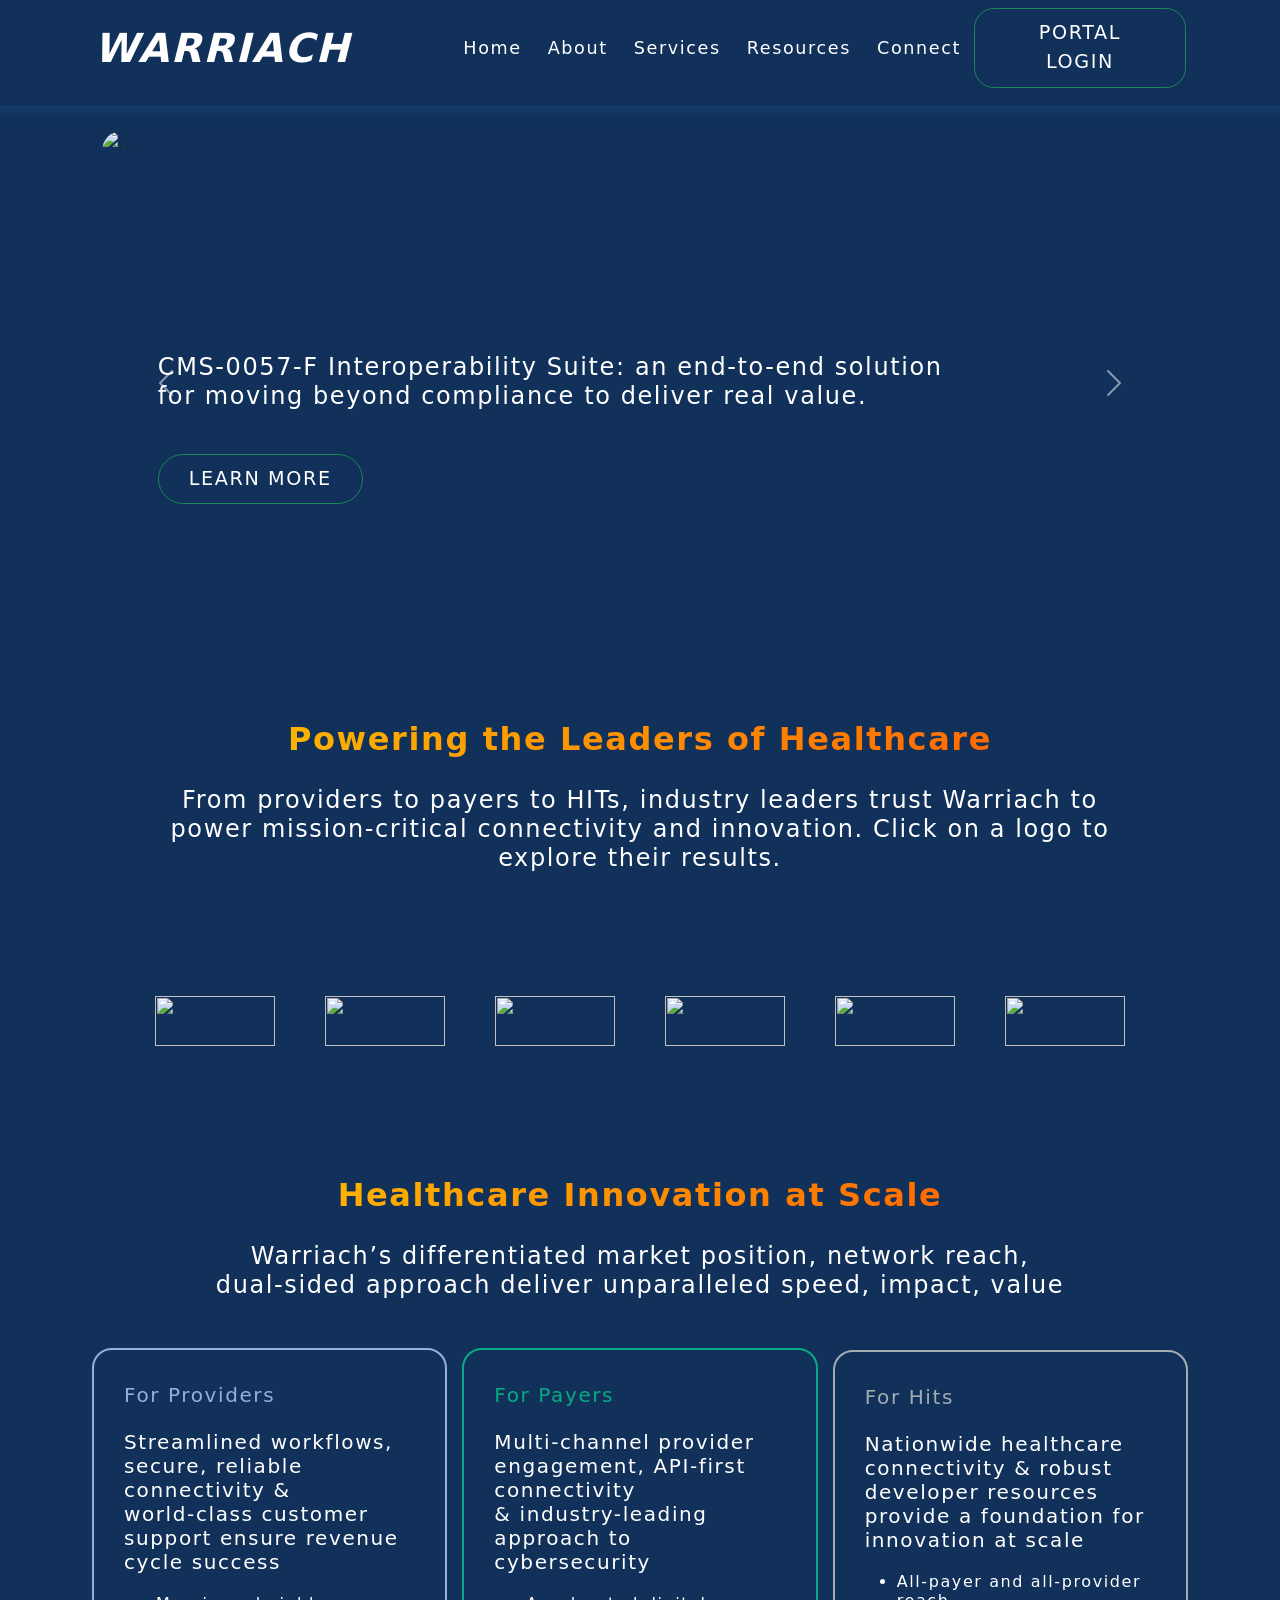
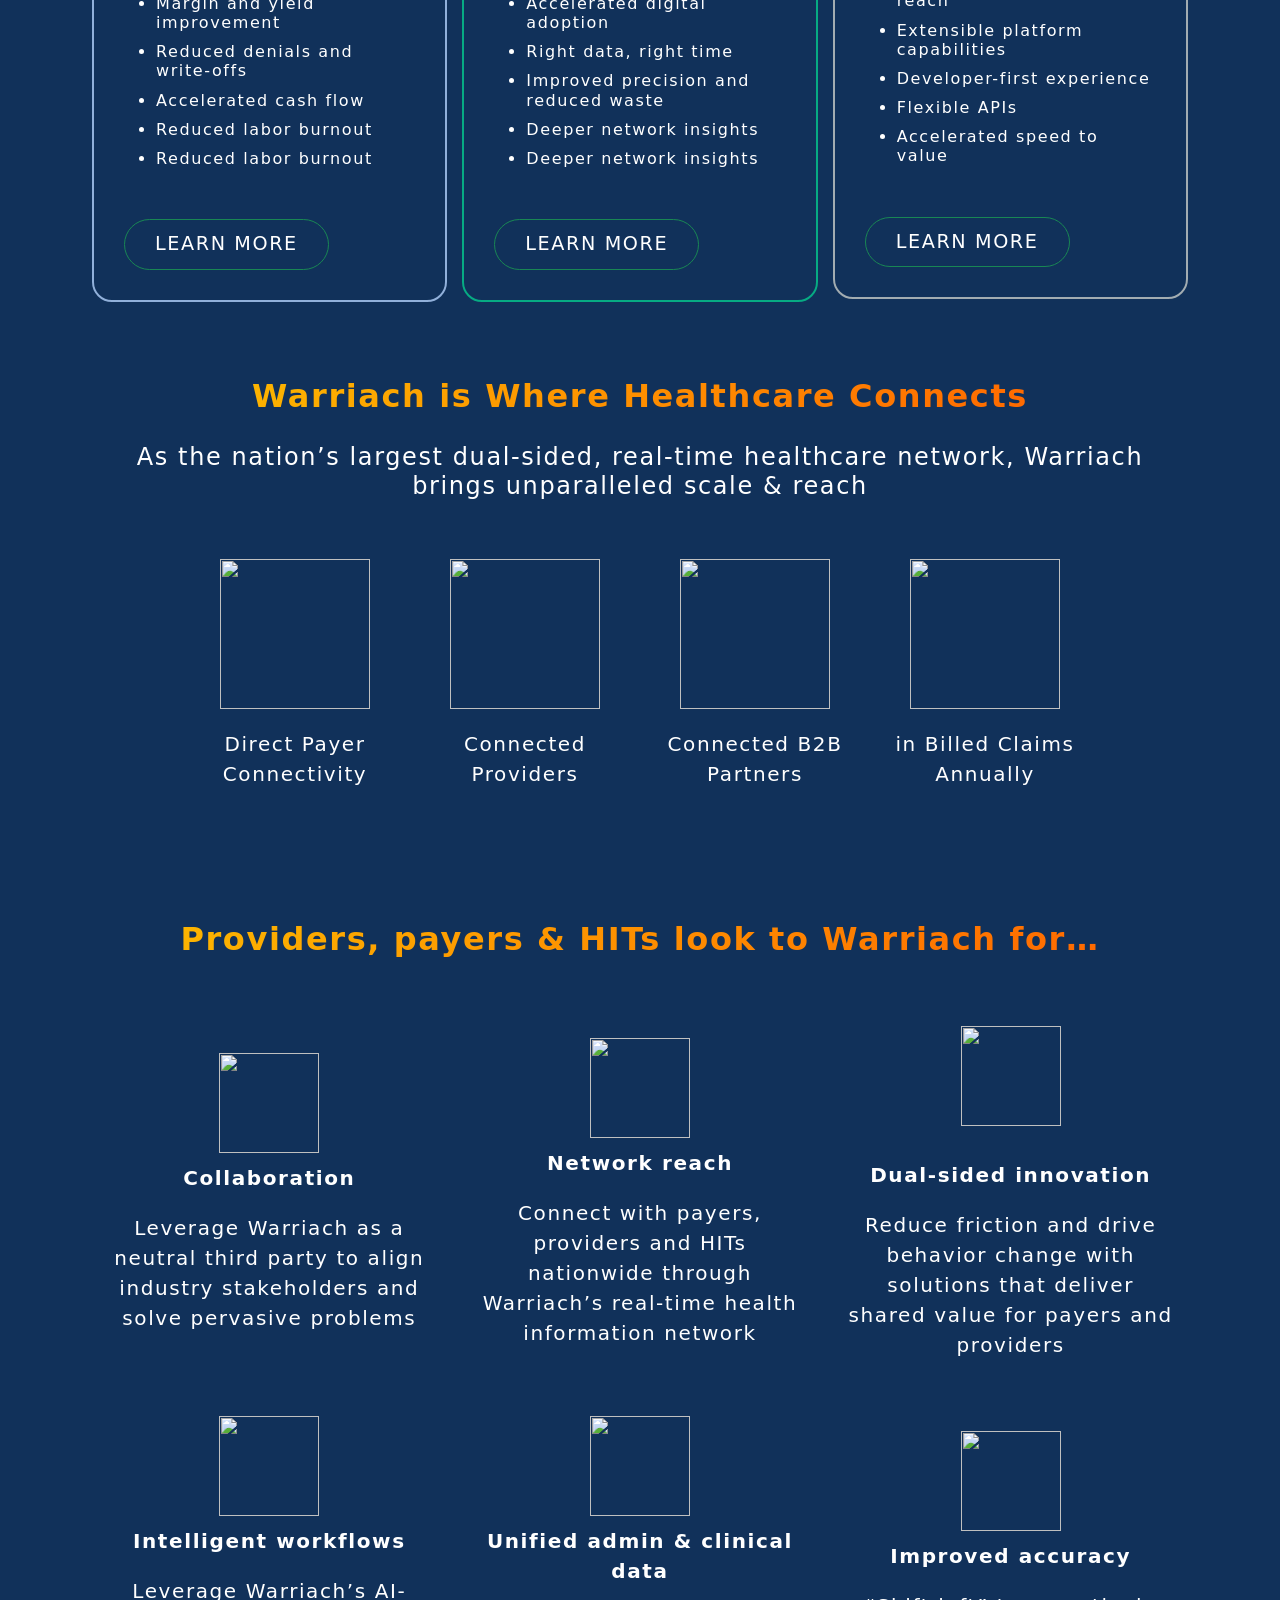
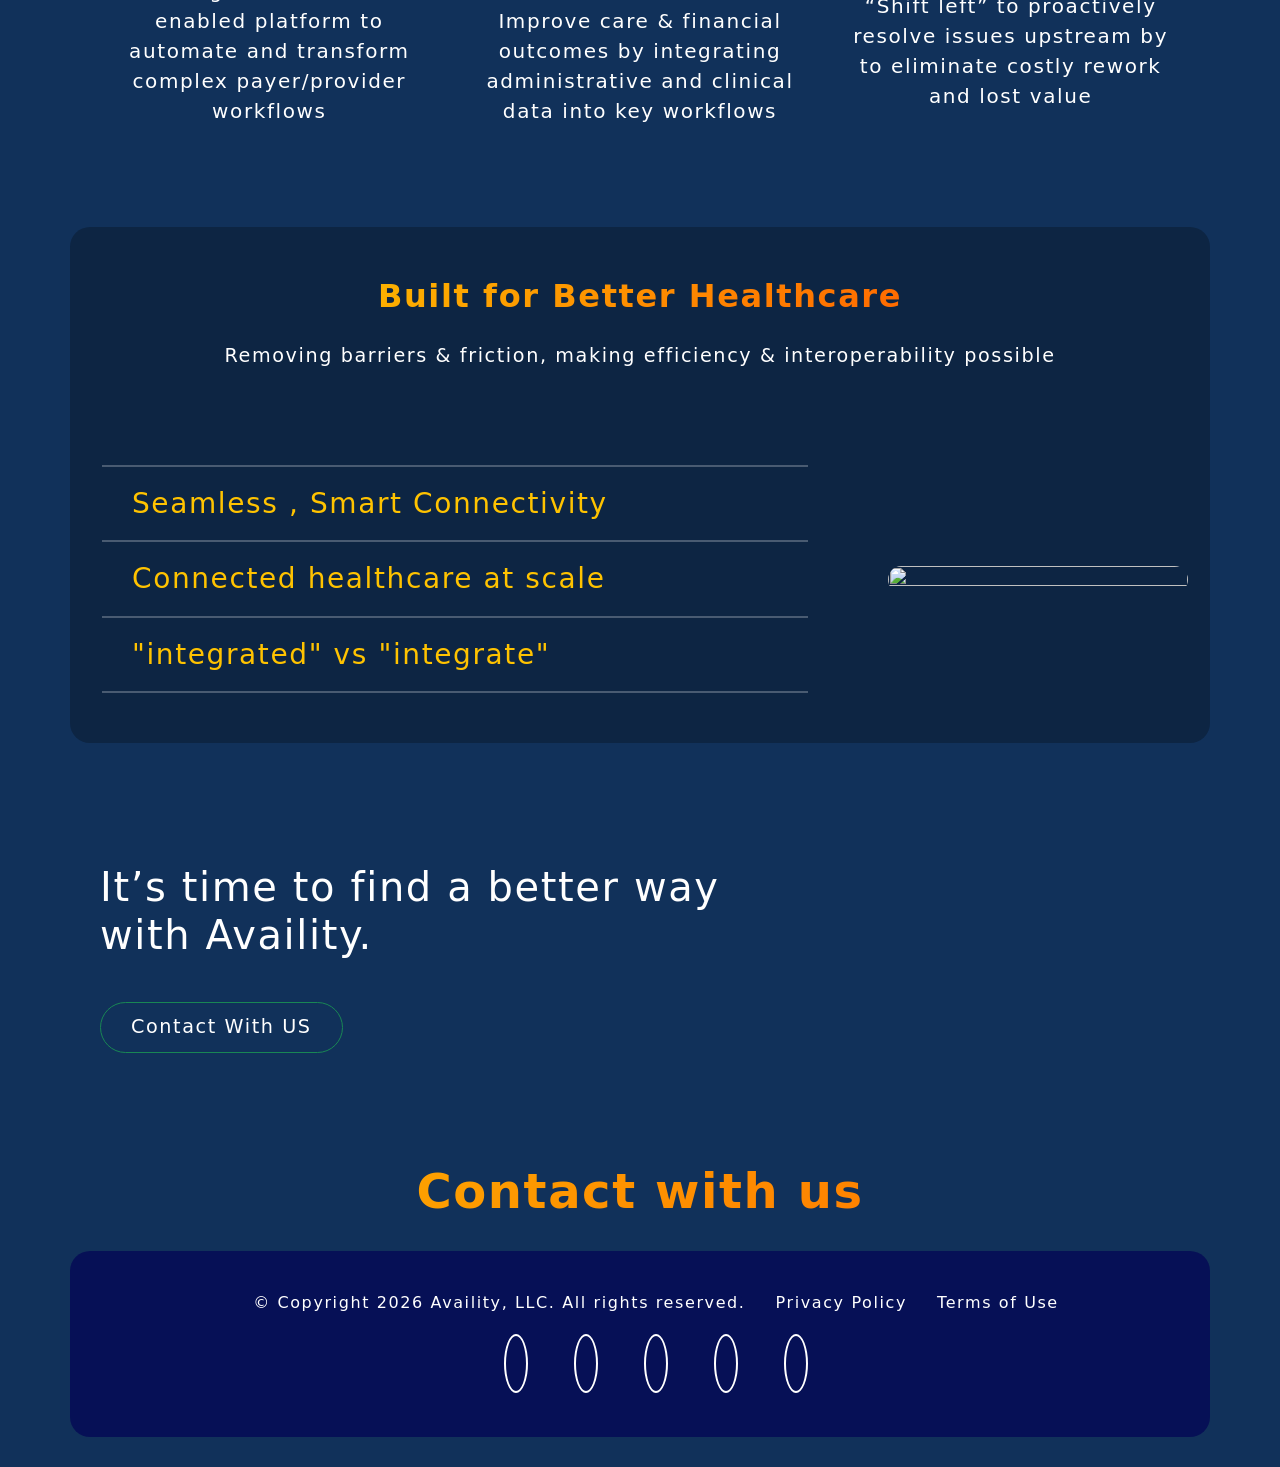
==== index.html @ e44e7dfc "first commit" ====
<!DOCTYPE html>
<html lang="en">

<head>
    <meta charset="UTF-8">
    <meta name="viewport" content="width=device-width, initial-scale=1.0">
    <title>Wariach TechCompany</title>
    <link rel="stylesheet" href="https://cdnjs.cloudflare.com/ajax/libs/font-awesome/7.0.1/css/all.min.css">
    <link rel="stylesheet" href="https://cdn.jsdelivr.net/npm/bootstrap@5.3.8/dist/css/bootstrap.min.css">
    <link rel="stylesheet" href="style.css">

</head>

<body>
    <div class="section-1" id="section-1">
        <div class="container">
            <div class="col-12"></div>
            <nav class="navbar navbar-expand-lg bg-body-tertiary">
                <div class="container-fluid">
                    <a class="navbar-brand" href="#">WARRIACH</a>
                    <button class="navbar-toggler" type="button" data-bs-toggle="collapse" data-bs-target="#navbarSupportedContent" aria-controls="navbarSupportedContent" aria-expanded="false" aria-label="Toggle navigation">
                     <span class="navbar-toggler-icon"></span>
                     </button>
                    <div class="collapse navbar-collapse" id="navbarSupportedContent">
                        <ul class="navbar-nav me-auto mb-2 mb-lg-0">
                            <li class="nav-item">
                                <a class="nav-link active text-capitalize text-white" aria-current="page" href="#section-2">Home</a>
                            </li>
                            <li class="nav-item">
                                <a class="nav-link active text-capitalize text-white" aria-current="page" href="#section-3">about</a>
                            </li>
                            <li class="nav-item">
                                <a class="nav-link active text-capitalize text-white" aria-current="page" href="#section-4">services</a>
                            </li>
                            <li class="nav-item">
                                <a class="nav-link active text-capitalize text-white" aria-current="page" href="#section-6">resources</a>
                            </li>
                            <li class="nav-item">
                                <a class="nav-link active text-capitalize text-white" aria-current="page" href="#section-8">connect</a>
                            </li>
                        </ul>
                        <form class="d-flex" role="search">
                            <a href="form.html" class="btn btn-outline-success login btn-1" id="btn-1">PORTAL LOGIN</a>
                        </form>
                    </div>
                </div>
            </nav>
        </div>
    </div>


    <div class="section-2" id="section-2">
        <div class="container">
            <div class="col-12">
                <div id="carouselExample" class="carousel slide">
                    <div class="carousel-inner">
                        <div class="carousel-item active">
                            <img src="https://www.availity.com/wp-content/uploads/2025/11/B4B_Healthcare-Banner_650px.jpg" class="d-block w-100" alt="...">
                            <div class="overlay-text">
                                <img src="https://www.availity.com/wp-content/uploads/2025/07/B4B-Interoperability_RGB-KO-768x190.png" alt="">
                                <h4>CMS-0057-F Interoperability Suite: an end-to-end solution<br> for moving beyond compliance to deliver real value.</h4>
                                <a href="interoparability.html"><button class="btn btn-outline-success login standard btn-2" id="btn-2" type="submit">LEARN MORE</button></a>
                            </div>
                        </div>

                        <div class="carousel-item">
                            <img src="https://www.availity.com/wp-content/uploads/2025/11/B4B_Healthcare-Banner_650px.jpg" class="d-block w-100" alt="...">
                            <div class="overlay-text">
                                <img src="https://www.availity.com/wp-content/uploads/2025/09/B4B-Healthcare_RGB-KO.png" alt="">
                                <h4>Removing barriers & friction, making efficiency &<br> interoperability possible</h4>
                                <a href="#section-7"><button class="btn btn-outline-success login standard btn-3" id="btn-3" type="submit">LEARN MORE</button></a>
                            </div>
                        </div>
                        <div class="carousel-item">
                            <img src="	https://www.availity.com/wp-content/uploads/2025/11/B4B_Experience-Banner_650px.jpg" class="d-block w-100" alt="...">
                            <div class="overlay-text">
                                <img src="https://www.availity.com/wp-content/uploads/2025/06/B4B-Experience_RGB-KO-768x190.png" alt="">
                                <h4>Warriach Intelligent Utilization Management solution delivers on <br>health plans’ ambitious vision for prior authorization reform</h4>
                                <a href="experience.html"><button class="btn btn-outline-success login standard btn-4" id="btn-4" type="submit">GET RESULT NOW</button></a>
                            </div>
                        </div>
                        <div class="carousel-item">
                            <img src="https://www.availity.com/wp-content/uploads/2025/11/B4B_Healthcare-Banner_650px.jpg" class="d-block w-100" alt="...">
                            <div class="overlay-text">
                                <img src="https://www.availity.com/wp-content/uploads/2025/07/B4B-Decision-Making_RGB-KO-768x190.png" alt="">
                                <h4>Verify patient eligibility without leaving the EHR. Real-time <br>coverage checks built into your workflow for better decisions.</h4>
                                <a href="boost.html"> <button class="btn btn-outline-success login standard btn-5" btn="btn-5" type="submit">BOOST EFFICIENCY</button></a>
                            </div>
                        </div>
                        <div class="carousel-item">
                            <img src="https://www.availity.com/wp-content/uploads/2025/11/B4B_Resiliency-Banner_650px.jpg" class="d-block w-100" alt="...">
                            <div class="overlay-text">
                                <img src="https://www.availity.com/wp-content/uploads/2025/07/B4B-Resiliency_RGB-KO.png" alt="">
                                <h4>With our Rapid Recovery program, Availity is setting a <br>new standard for business continuity in healthcare</h4>
                                <a href="resiliency.html"> <button class="btn btn-outline-success login standard btn-6" id="btn-6" type="submit">DISCOVER THE NEW STANDARD</button></a>
                            </div>
                        </div>

                    </div>
                    <button class="carousel-control-prev" type="button" data-bs-target="#carouselExample" data-bs-slide="prev">
    <span class="carousel-control-prev-icon" aria-hidden="true"></span>
    <span class="visually-hidden">Previous</span>
  </button>
                    <button class="carousel-control-next" type="button" data-bs-target="#carouselExample" data-bs-slide="next">
    <span class="carousel-control-next-icon" aria-hidden="true"></span>
    <span class="visually-hidden">Next</span>
  </button>
                </div>
            </div>
        </div>
    </div>

    <div class="section-3" id="section-3">
        <div class="container text-center">
            <div class="power">
                <h2>Powering the Leaders of Healthcare</h2>
                <h4>From providers to payers to HITs, industry leaders trust Warriach to <br>power mission-critical connectivity and innovation. Click on a logo to<br> explore their results.</h4>
            </div>
            <div class="logos">
                <div class="img">
                    <img src="https://www.availity.com/wp-content/uploads/2025/09/Humana_Logo-White.png" alt="">
                </div>
                <div class="img">
                    <img src="https://www.availity.com/wp-content/uploads/2025/09/HCSC_Logo-White.png" alt="">
                </div>
                <div class="img">
                    <img src="https://www.availity.com/wp-content/uploads/2025/09/BCBS-MN_Logo-White.png" alt="">
                </div>
                <div class="img">
                    <img src="https://www.availity.com/wp-content/uploads/2025/09/Piedmont_Logo-White.png" alt="">
                </div>
                <div class="img">
                    <img src="https://www.availity.com/wp-content/uploads/2025/09/Radnet_Logo-White.png" alt="">
                </div>
                <div class="img">
                    <img src="https://www.availity.com/wp-content/uploads/2025/09/Atrium_Logo-White.png" alt="">
                </div>
            </div>
        </div>
    </div>

    <div class="section-4" id="section-4">
        <div class="container text-center">
            <div class="power">
                <h2>Healthcare Innovation at Scale</h2>
                <h4>Warriach’s differentiated market position, network reach,<br> dual-sided approach deliver unparalleled speed, impact, value</h4>
            </div>
            <div class="boxes">
                <div class="box text-start" style="border:2px solid #91b0da">
                    <span style="color:#91b0da">For Providers</span>
                    <h3>Streamlined workflows, secure, reliable connectivity & <br>world-class customer support ensure revenue cycle success</h3>
                    <div class="list text-start">
                        <ul>
                            <li>
                                <h5>Margin and yield improvement</h5>
                            </li>
                            <li>
                                <h5>Reduced denials and write-offs</h5>
                            </li>
                            <li>
                                <h5>Accelerated cash flow</h5>
                            </li>
                            <li>
                                <h5>Reduced labor burnout</h5>
                            </li>
                            <li>
                                <h5>Reduced labor burnout</h5>
                            </li>
                        </ul>
                    </div>
                    <a href="providers.html"> <button class="btn btn-outline-success login standard btn-7" id="btn-7" type="submit">LEARN MORE</button></a>
                </div>
                <div class="box text-start " style="border:2px solid #07ab83">
                    <span style="color: #07ab83;">For Payers</span>
                    <h3>Multi-channel provider engagement, API-first connectivity<br> & industry-leading approach to cybersecurity</h3>
                    <div class="list text-start">
                        <ul>
                            <li>
                                <h5>Accelerated digital adoption</h5>
                            </li>
                            <li>
                                <h5>Right data, right time</h5>
                            </li>
                            <li>
                                <h5> Improved precision and reduced waste</h5>
                            </li>
                            <li>
                                <h5>Deeper network insights</h5>
                            </li>
                            <li>
                                <h5>Deeper network insights</h5>
                            </li>
                        </ul>
                    </div>
                    <a href="payers.html"> <button class="btn btn-outline-success login standard btn-8" id="btn-8" type="submit">LEARN MORE</button></a>
                </div>
                <div class="box text-start" style="border: 2px solid #a2acb1;">
                    <span style="color: #a2acb1;"> For Hits</span>
                    <h3>Nationwide healthcare connectivity & robust developer resources provide a foundation for innovation at scale</h3>
                    <div class="list text-start">
                        <ul>
                            <li>
                                <h5>All-payer and all-provider reach</h5>
                            </li>
                            <li>
                                <h5> Extensible platform capabilities</h5>
                            </li>
                            <li>
                                <h5> Developer-first experience</h5>
                            </li>
                            <li>
                                <h5>Flexible APIs</h5>
                            </li>
                            <li>
                                <h5> Accelerated speed to value</h5>
                            </li>
                        </ul>
                    </div>
                    <a href="hits.html"> <button class="btn btn-outline-success login standard btn-9" id="btn-9" type="submit">LEARN MORE</button></a>
                </div>
            </div>
        </div>
    </div>

    <div class="section-5" id="section-5">
        <div class="container text-center">
            <div class="power">
                <h2>Warriach is Where Healthcare Connects</h2>
                <h4>As the nation’s largest dual-sided, real-time healthcare network, Warriach<br> brings unparalleled scale & reach

                </h4>
            </div>
            <div class="sticker">
                <div class="sticker-1">
                    <img src="https://www.availity.com/wp-content/uploads/2025/09/AV-Homepage_95-Stat.png" alt="">
                    <p>
                        <strong>Direct Payer Connectivity</strong>
                    </p>
                </div>
                <div class="sticker-1">
                    <img src="https://www.availity.com/wp-content/uploads/2025/09/AV-Homepage_3M-Stat.png" alt="">
                    <p><strong>Connected Providers</strong></p>
                </div>
                <div class="sticker-1">
                    <img src="https://www.availity.com/wp-content/uploads/2025/09/AV-Homepage_17K-Stat.png" alt="">
                    <p><strong>Connected B2B Partners</strong></p>

                </div>
                <div class="sticker-1">
                    <img src="https://www.availity.com/wp-content/uploads/2025/09/AV-Homepage_4T-Stat.png" alt="">
                    <p><strong>in Billed Claims Annually</strong></p>
                </div>

            </div>
        </div>
    </div>

    <div class="section-6" id="section-6">
        <div class="container">
            <div class="container text-center">
                <div class="power">
                    <h2>Providers, payers & HITs look to Warriach for…</h2>
                </div>
                <div class="availity">
                    <div class="sticker-2">
                        <img src="https://www.availity.com/wp-content/uploads/2025/09/AV-Homepage_95-Stat.png" alt="">
                        <strong>Collaboration</strong>
                        <p>Leverage Warriach as a neutral third party to align industry stakeholders and solve pervasive problems</p>
                    </div>
                    <div class="sticker-2">
                        <img src="https://www.availity.com/wp-content/uploads/2025/09/AV-Homepage_95-Stat.png" alt="">
                        <strong>Network reach</strong>
                        <p>Connect with payers, providers and HITs nationwide through Warriach’s real-time health information network</p>
                    </div>
                    <div class="sticker-2">
                        <img src="https://www.availity.com/wp-content/uploads/2025/09/AV-Homepage_95-Stat.png" alt=""><br>
                        <strong>Dual-sided innovation</strong>
                        <p>Reduce friction and drive behavior change with solutions that deliver shared value for payers and providers</p>
                    </div>
                    <div class="sticker-2">
                        <img src="https://www.availity.com/wp-content/uploads/2025/09/AV-Homepage_95-Stat.png" alt="">
                        <strong>Intelligent workflows</strong>
                        <p>Leverage Warriach’s AI-enabled platform to automate and transform complex payer/provider workflows</p>
                    </div>
                    <div class="sticker-2">
                        <img src="https://www.availity.com/wp-content/uploads/2025/09/AV-Homepage_95-Stat.png" alt="">
                        <strong>Unified admin & clinical data</strong>
                        <p>Improve care & financial outcomes by integrating administrative and clinical data into key workflows</p>
                    </div>
                    <div class="sticker-2">
                        <img src="https://www.availity.com/wp-content/uploads/2025/09/AV-Homepage_95-Stat.png" alt="">
                        <strong>Improved accuracy</strong>
                        <p>“Shift left” to proactively resolve issues upstream by to eliminate costly rework and lost value </p>
                    </div>
                </div>
            </div>
        </div>
    </div>
    <div class="section-7" id="section-7">
        <div class="container text-center " style="background-color: #0d2543; border-radius: 20px;">
            <div class="power">
                <h2>Built for Better Healthcare</h2>
                <h6>Removing barriers & friction, making efficiency & interoperability possible</h6>
            </div>
            <div class="pictext">
                <div class="text-pic">
                    <hr class="line">
                    <h3 class="line-text">Seamless , Smart Connectivity </h3>
                    <hr class="line">
                    <h3 class="line-text">Connected healthcare at scale</h3>
                    <hr class="line">
                    <h3 class="line-text">"integrated" vs "integrate"</h3>
                    <hr class="line">
                </div>
                <div class="pic-text">
                    <img src="https://www.availity.com/wp-content/uploads/2025/09/GettyImages-1458179288_Square.png" alt="">
                </div>
            </div>
        </div>
    </div>

    <div class="section-8" id="section-8">
        <div class="container container-better">
            <div>
                <h1>It’s time to find a better way<br> with Availity.</h1>
            </div>
            <a href="contact.html"> <button class="btn btn-outline-success login standard btn-10" id="btn-10" type="submit">Contact With US</button></a>
        </div>
    </div>

    <footer class="boxed section-9" id="section-9">
        <h1>Contact with us</h1>
        <div class="container width-container flex-container d-flex justify-content-center" style="background-color: #005a;">
            <div class="footer-content-wrap d-flex">
                <div class="footer-content">
                    <ul class="footer-legal">
                        <li class="footer-legal-copyright">
                            © Copyright 2026 Availity, LLC. All rights reserved.
                        </li>
                        <li class="footer-legal-link">
                            <a href="/privacy-policy">Privacy Policy</a>
                        </li>
                        <li class="footer-legal-link">
                            <a href="/terms-of-use">Terms of Use</a>
                        </li>
                    </ul>
                    <ul class="social-icons">
                        <li>
                            <a href="https://www.facebook.com/Availity" target="_blank">
                                <i class="fa-brands fa-facebook-f"></i>
                            </a>
                        </li>
                        <li>
                            <a href="https://www.instagram.com/availitypulse" target="_blank">
                                <i class="fa-brands fa-instagram"></i>
                            </a>
                        </li>
                        <li>
                            <a href="https://www.linkedin.com/company/availity" target="_blank">
                                <i class="fa-brands fa-linkedin-in"></i>
                            </a>
                        </li>
                        <li>
                            <a href="https://twitter.com/Availity" target="_blank">
                                <i class="fa-brands fa-x-twitter"></i>
                            </a>
                        </li>
                        <li>
                            <a href="https://www.youtube.com/Availity" target="_blank">
                                <i class="fa-brands fa-youtube"></i>
                            </a>
                        </li>
                    </ul>
                </div>
            </div>
        </div>
    </footer>

    <script src="https://cdn.jsdelivr.net/npm/@popperjs/core@2.11.8/dist/umd/popper.min.js" integrity="sha384-I7E8VVD/ismYTF4hNIPjVp/Zjvgyol6VFvRkX/vR+Vc4jQkC+hVqc2pM8ODewa9r" crossorigin="anonymous"></script>
    <script src="https://cdn.jsdelivr.net/npm/bootstrap@5.3.8/dist/js/bootstrap.min.js" integrity="sha384-G/EV+4j2dNv+tEPo3++6LCgdCROaejBqfUeNjuKAiuXbjrxilcCdDz6ZAVfHWe1Y" crossorigin="anonymous"></script>
    <script src="https://cdn.jsdelivr.net/npm/bootstrap@5.3.8/dist/js/bootstrap.bundle.min.js"></script>
    <script src="script.js"></script>
</body>

</html>
---- style.css ----
* {
    margin: 0;
    padding: 0;
    box-sizing: border-box;
    letter-spacing: 0.1rem;
}

 :root {
    --wp--preset--color--luminous-vivid-orange: #ff6900;
    --wp--preset--color--luminous-vivid-amber: #fcb900;
    --wp--preset--color--vivid-cyan-blue: #0693e3;
    --wp--preset--gradient--luminous-vivid-amber-to-luminous-vivid-orange: linear-gradient(135deg, rgb(252, 185, 0) 0%, rgb(255, 105, 0) 100%);
    --wp-admin-theme-color-darker-20: #005a87;
}

body {
    background-color: #11315a;
}

.navbar-brand {
    font-size: 40px;
    font-style: italic;
    font-weight: 700;
    color: white;
    margin-right: 100px;
}

.section-1 {
    position: sticky;
    top: 0;
    z-index: 1;
    background-color: #11315a;
    box-shadow: 0 0 10px 5px #163f73;
}

.navbar {
    background-color: transparent !important;
}

.nav-link {
    font-size: 1.1rem;
    margin: 5px;
}

.login {
    color: white;
    border-radius: 20px;
    font-size: 1.2rem;
    padding: 10px 30px;
    font-weight: 400;
    background: linear-gradient(to right, var(--wp--preset--color--luminous-vivid-amber));
    background-position: left;
    background-size: 0% 100%;
    background-repeat: no-repeat;
    transition: all 0.4s ease;
}

.login:hover {
    background-size: 100% 100%;
    color: white;
}

.btn-7 {
    background: linear-gradient(to right, #0693e3);
    background-position: left;
    background-size: 0% 100%;
    background-repeat: no-repeat;
    transition: all 0.4s ease;
}

.btn-7:hover {
    background-size: 100% 100%;
    color: white;
}

.btn-8 {
    background: linear-gradient(to right, #07ab83);
    background-position: left;
    background-size: 0% 100%;
    background-repeat: no-repeat;
    transition: all 0.4s ease;
}

.btn-8:hover {
    background-size: 100% 100%;
    color: white;
}

.btn-9 {
    background: linear-gradient(to right, #91b0da);
    background-position: left;
    background-size: 0% 100%;
    background-repeat: no-repeat;
    transition: all 0.4s ease;
}

.btn-9:hover {
    background-size: 100% 100%;
    color: white;
}

.container {
    width: 100%;
    height: 100%;
    padding-bottom: 10px;
}

.section-2,
.section-3,
.section-4,
.section-5,
.section-6,
.section-7 {
    width: 100%;
    height: 100%;
    padding-top: 5px;
}

.carousel-item {
    width: 100%;
    height: 100%;
    object-fit: cover;
    object-position: center;
    padding: 20px;
}

.carousel-item img {
    width: 100%;
    object-fit: cover;
    border-radius: 20px;
}

.d-block {
    height: 504.406px;
}

.overlay-text {
    position: absolute;
    top: 30%;
    left: 5%;
    padding: 20px;
    color: white;
}

.overlay-text img {
    width: 350px;
}

.overlay-text h4 {
    margin-top: 35px;
    font-weight: 350;
}

.standard {
    margin-top: 35px;
    border-radius: 50px;
}

.power {
    display: flex;
    justify-content: center;
    align-items: center;
    flex-direction: column;
}

.power h2 {
    font-size: 2rem;
    font-weight: 600;
    padding-top: 50px;
    background: var(--wp--preset--gradient--luminous-vivid-amber-to-luminous-vivid-orange);
    background-clip: text;
    -webkit-text-fill-color: transparent;
}

.power h4 {
    padding-top: 20px;
    font-weight: 450;
    color: white;
}

.logos {
    display: grid;
    justify-content: center;
    align-items: center;
    grid-template-columns: repeat(auto-fit, minmax(150px, auto));
    gap: 20px;
    padding-top: 100px;
    padding-bottom: 50px;
}

.img {
    height: 80px;
    animation: slideup 2s;
}

@keyframes slideup {
    0% {
        opacity: 0;
        transform: translateY(50px) scale(0.9);
    }
    100% {
        opacity: 1;
        transform: translateY(0) scale(1);
    }
}

.img img {
    width: 100%;
    height: 100%;
    padding: 15px;
}

.img:hover {
    cursor: pointer;
    transform: scale(1.1);
}

.boxes {
    display: grid;
    grid-template-columns: repeat(auto-fit, minmax(250px, auto));
    justify-content: center;
    align-items: center;
    gap: 15px;
    padding: 10px;
    padding-top: 40px;
}

.box {
    padding: 30px;
    color: white;
    border-radius: 20px;
}

.box span {
    font-weight: 100;
    font-size: 20px;
    padding-bottom: 10px;
}

.box h3 {
    padding-top: 20px;
    padding-bottom: 10px;
    font-size: 20px;
    font-weight: 400;
}

.list ul li h5 {
    font-size: 16px;
    font-weight: 300;
}

.section-5 {
    background-image: url("https://www.availity.com/wp-content/uploads/2024/05/content-block-bg-3.jpg");
    background-position: center;
    background-repeat: no-repeat;
    background-size: cover;
    padding-top: 5px;
}

.sticker {
    display: grid;
    justify-content: center;
    align-items: center;
    grid-template-columns: repeat(auto-fit, minmax(200px, auto));
    gap: 30px;
    padding-top: 50px;
    padding-bottom: 50px;
}

.availity {
    display: grid;
    grid-template-columns: repeat(auto-fit, minmax(300px, auto));
    justify-content: center;
    align-items: center;
    gap: 20px;
    padding-top: 50px;
    padding-bottom: 50px;
}

.sticker-1 {
    width: 200px;
}

.sticker-1 img {
    width: 150px;
    height: 150px;
}

.sticker-1 p {
    color: white;
    font-size: 20px;
    font-weight: 300;
    padding-top: 20px;
}

.sticker-2 {
    display: flex;
    justify-content: center;
    align-items: center;
    flex-direction: column;
    padding: 10px;
}

.sticker-2 strong {
    color: white;
    font-size: 20px;
    padding-top: 10px;
}

.sticker-2 img {
    width: 100px;
    height: 100px;
}

.sticker-2 p {
    color: white;
    font-size: 20px;
    font-weight: 300;
    padding-top: 20px;
}

.line {
    border: none;
    height: 2px;
    background-color: white;
    width: 100%;
    margin: 20px auto;
}

.power h6 {
    color: white;
    padding-top: 20px;
    font-weight: 300;
    font-size: 1.2rem;
}

.pictext {
    display: flex;
    justify-content: center;
    align-items: center;
    padding-top: 50px;
    gap: 50px;
}

.text-pic {
    padding: 20px;
    text-align: left;
    width: 70%;
    transform: translateX(-100px);
    opacity: 0;
}

.pic-text {
    padding: 10px;
    width: 30%;
    transform: translateX(100px);
    opacity: 0;
}

.show .text-pic {
    animation: left 1s forwards;
}

.show .pic-text {
    animation: right 1s forwards;
}

.pic-text img {
    border-radius: 500px;
    width: 100%;
    height: 100%;
}

@media (max-width:820px) {
    .pictext {
        flex-direction: column-reverse;
    }
    .text-pic {
        width: 100%;
    }
    .pic-text {
        width: 50%;
    }
}

.section-8 {
    padding-top: 70px;
}

.line-text {
    color: #ffc300;
    padding-left: 30px;
}

.container-better {
    width: 100%;
    background-image: url(https://www.availity.com/wp-content/uploads/2024/05/contact-callout-bg.jpg);
    background-position: center;
    background-repeat: no-repeat;
    background-size: cover;
    display: flex;
    flex-direction: column;
    justify-content: center;
    align-items: flex-start;
    padding: 30px;
    color: white;
    margin-top: 20px;
    border-radius: 20px;
}

.section-9 {
    margin-top: 50px;
    color: white;
    text-align: center;
    padding: 30px;
}

.section-9 h1 {
    margin-bottom: 30px;
    font-size: 3rem;
    font-weight: 600;
    background: var(--wp--preset--gradient--luminous-vivid-amber-to-luminous-vivid-orange);
    background-clip: text;
    -webkit-text-fill-color: transparent;
}

.footer-content-wrap {
    padding: 10px;
    display: flex;
    justify-content: center;
    flex-direction: row-reverse;
    gap: 5px;
}

.flex-container {
    padding: 10px;
    width: 100%;
    display: flex;
    justify-content: center;
    align-items: center;
    border-radius: 20px;
}

.footer-content {
    padding: 20px;
}

.footer-legal {
    display: flex;
    justify-content: center;
    align-items: center;
    gap: 30px;
}

.footer-legal li {
    list-style: none;
    color: white;
}

.footer-legal li a {
    list-style: none;
    color: white;
    text-decoration: none;
}

.social-icons {
    display: flex;
    justify-content: center;
    align-items: center;
    gap: 20px;
}

.social-icons li {
    list-style: none;
    padding: 10px;
    width: 50px;
    height: 50px;
    border-radius: 50%;
    text-align: center;
    color: white;
}

.social-icons li a {
    color: white;
    border: 2px solid white;
    padding: 10px;
    font-size: 30px;
    border-radius: 50%;
}

@media (max-width:520px) {
    .footer-content-wrap {
        display: flex;
        flex-direction: column;
    }
    .social-icons,
    .footer-legal {
        flex-direction: column;
    }
    .width-container {
        width: 100%;
        height: 100%;
    }
    .overlay-text img {
        width: 250px;
    }
    .overlay-text h4 {
        width: 95%;
    }
    .overlay-text button {
        margin-top: 10px;
    }
    #btn-6 {
        width: 270px;
        height: 4.3rem;
    }
}

@keyframes left {
    to {
        opacity: 1;
        transform: translateX(0);
    }
}

@keyframes right {
    to {
        opacity: 1;
        transform: translateX(0);
    }
}
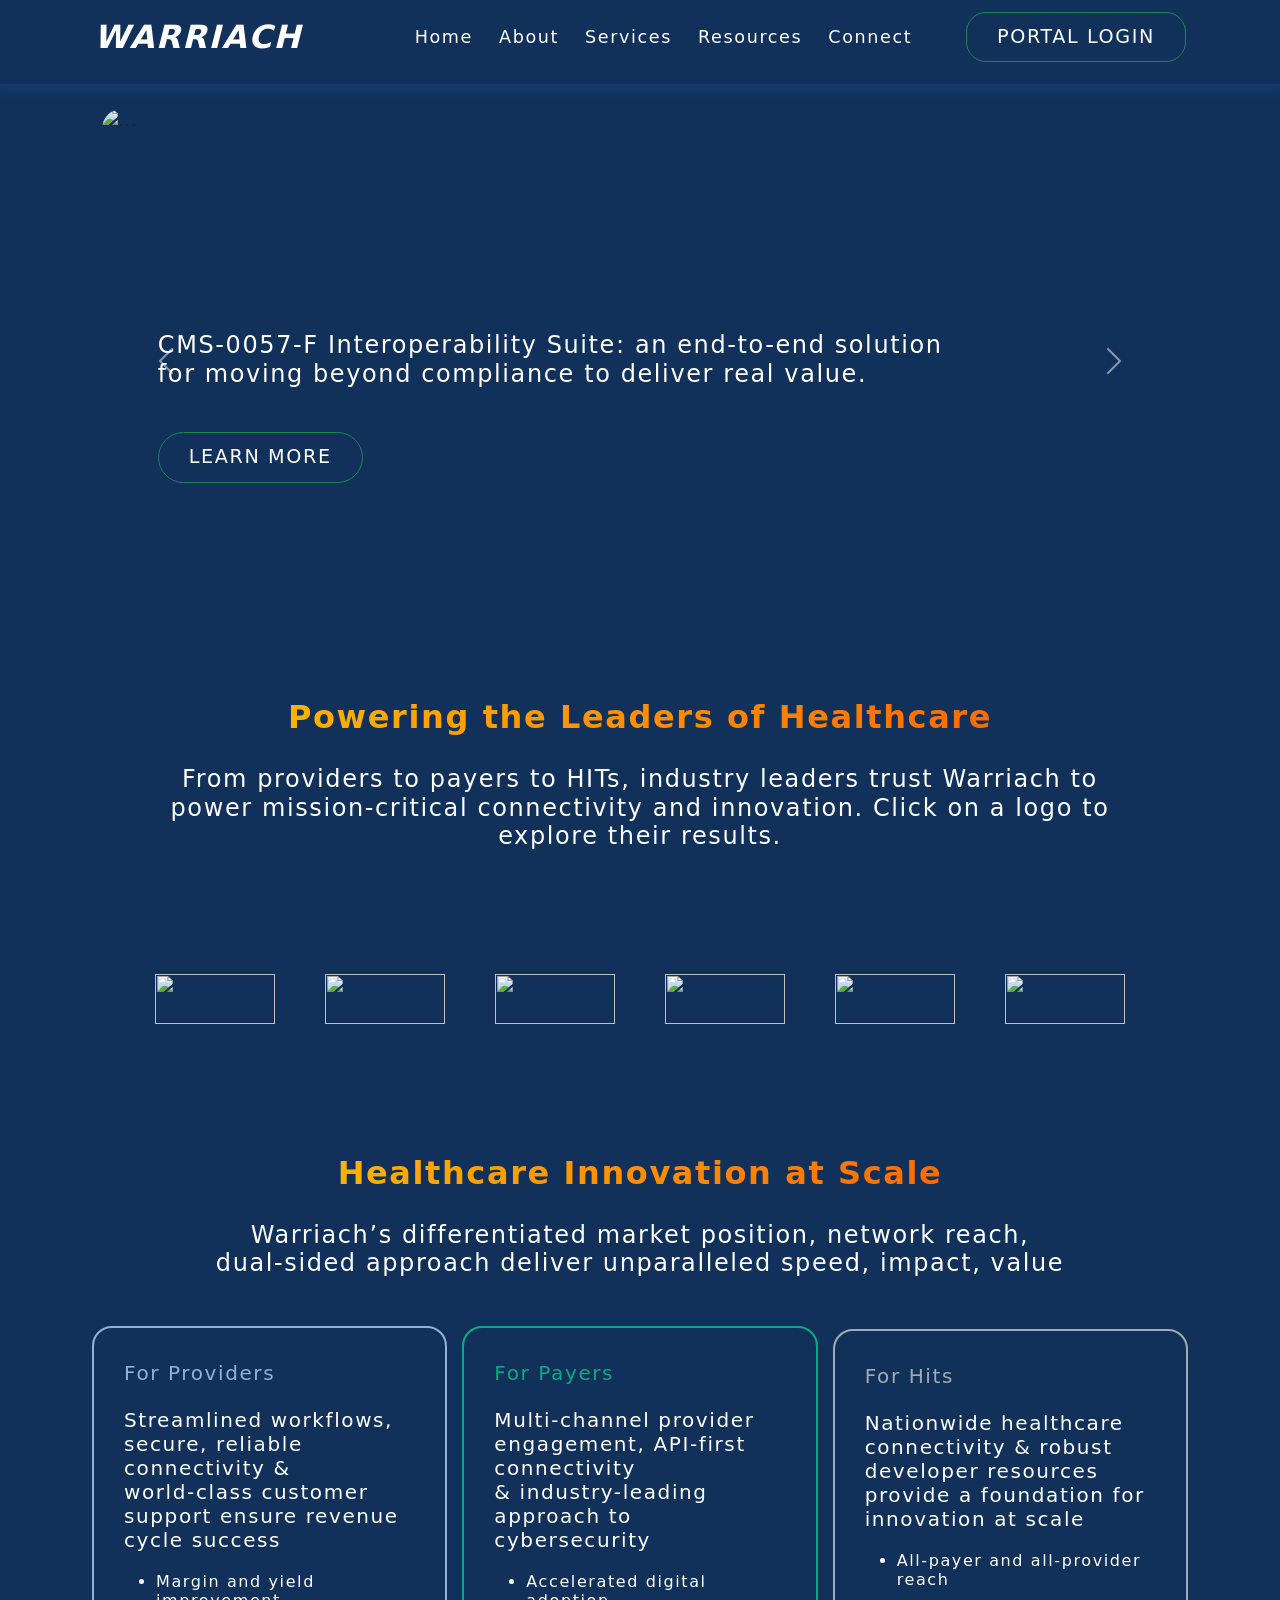
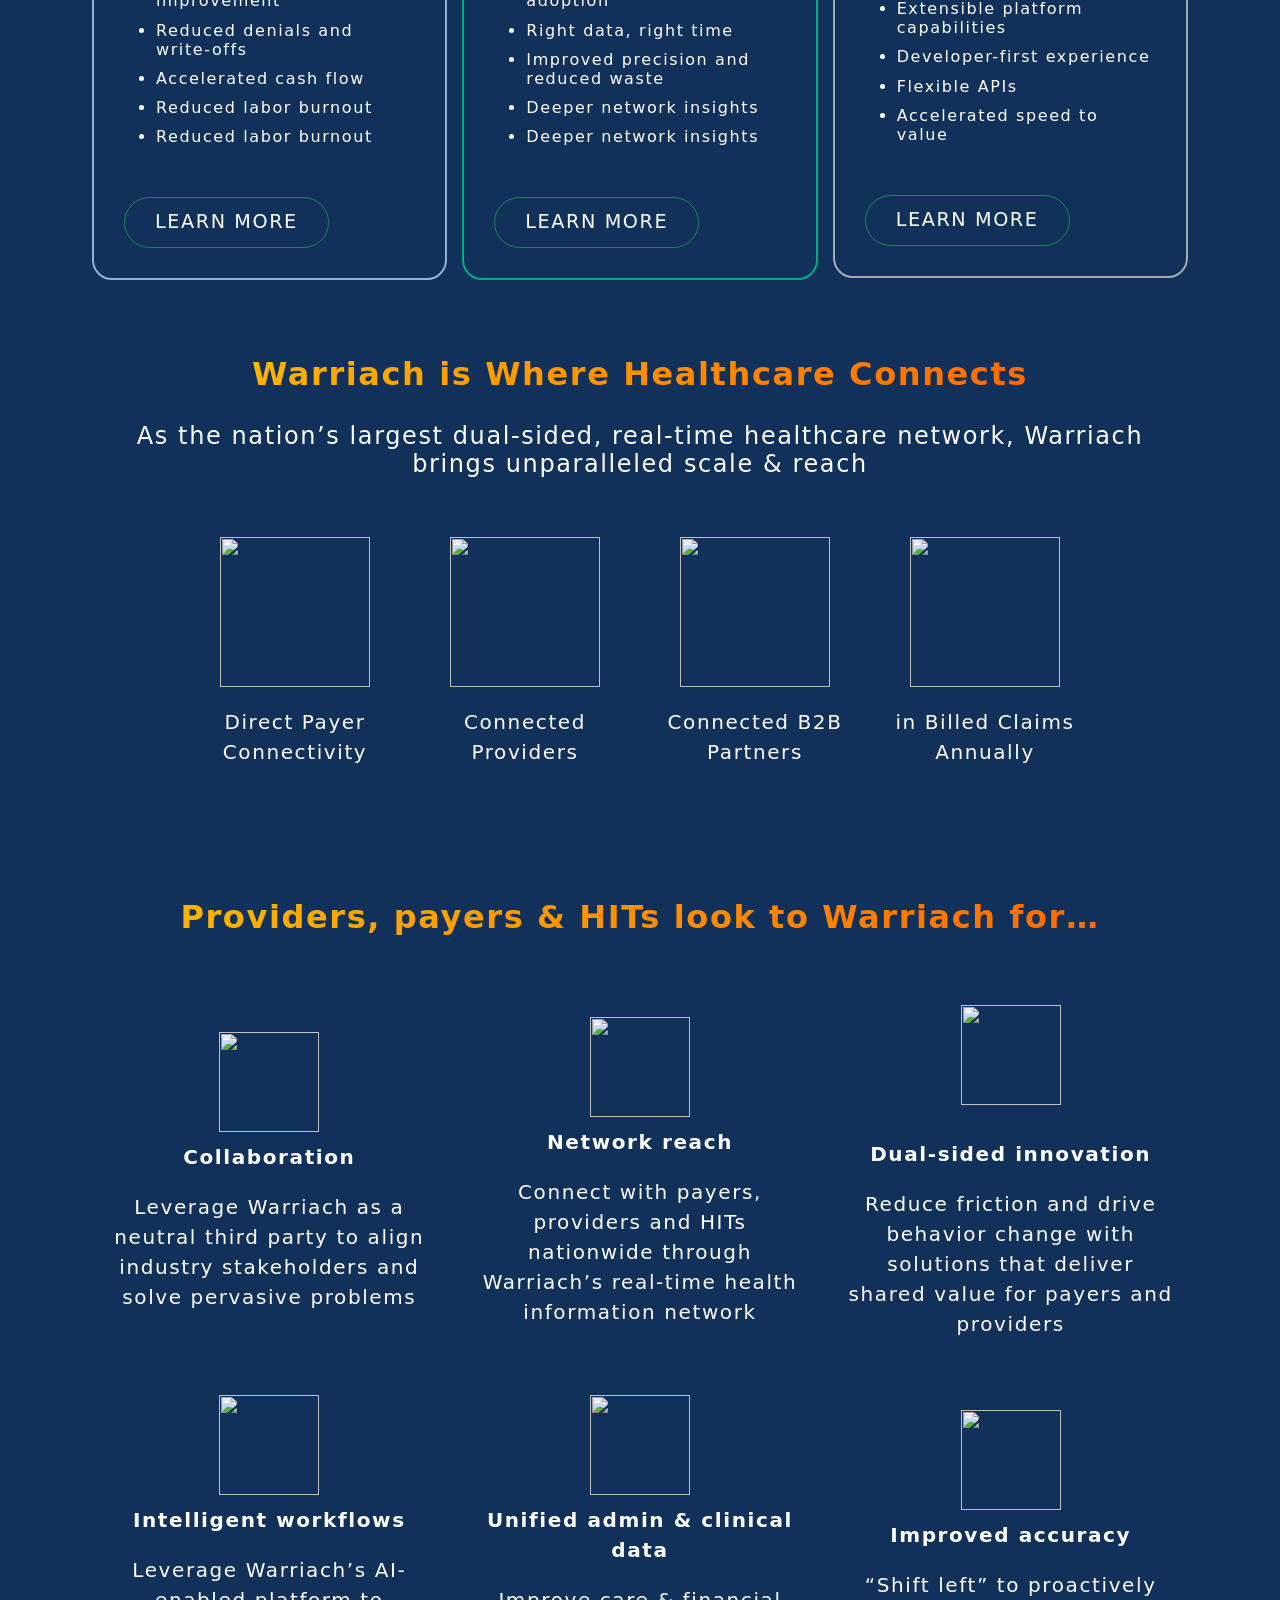
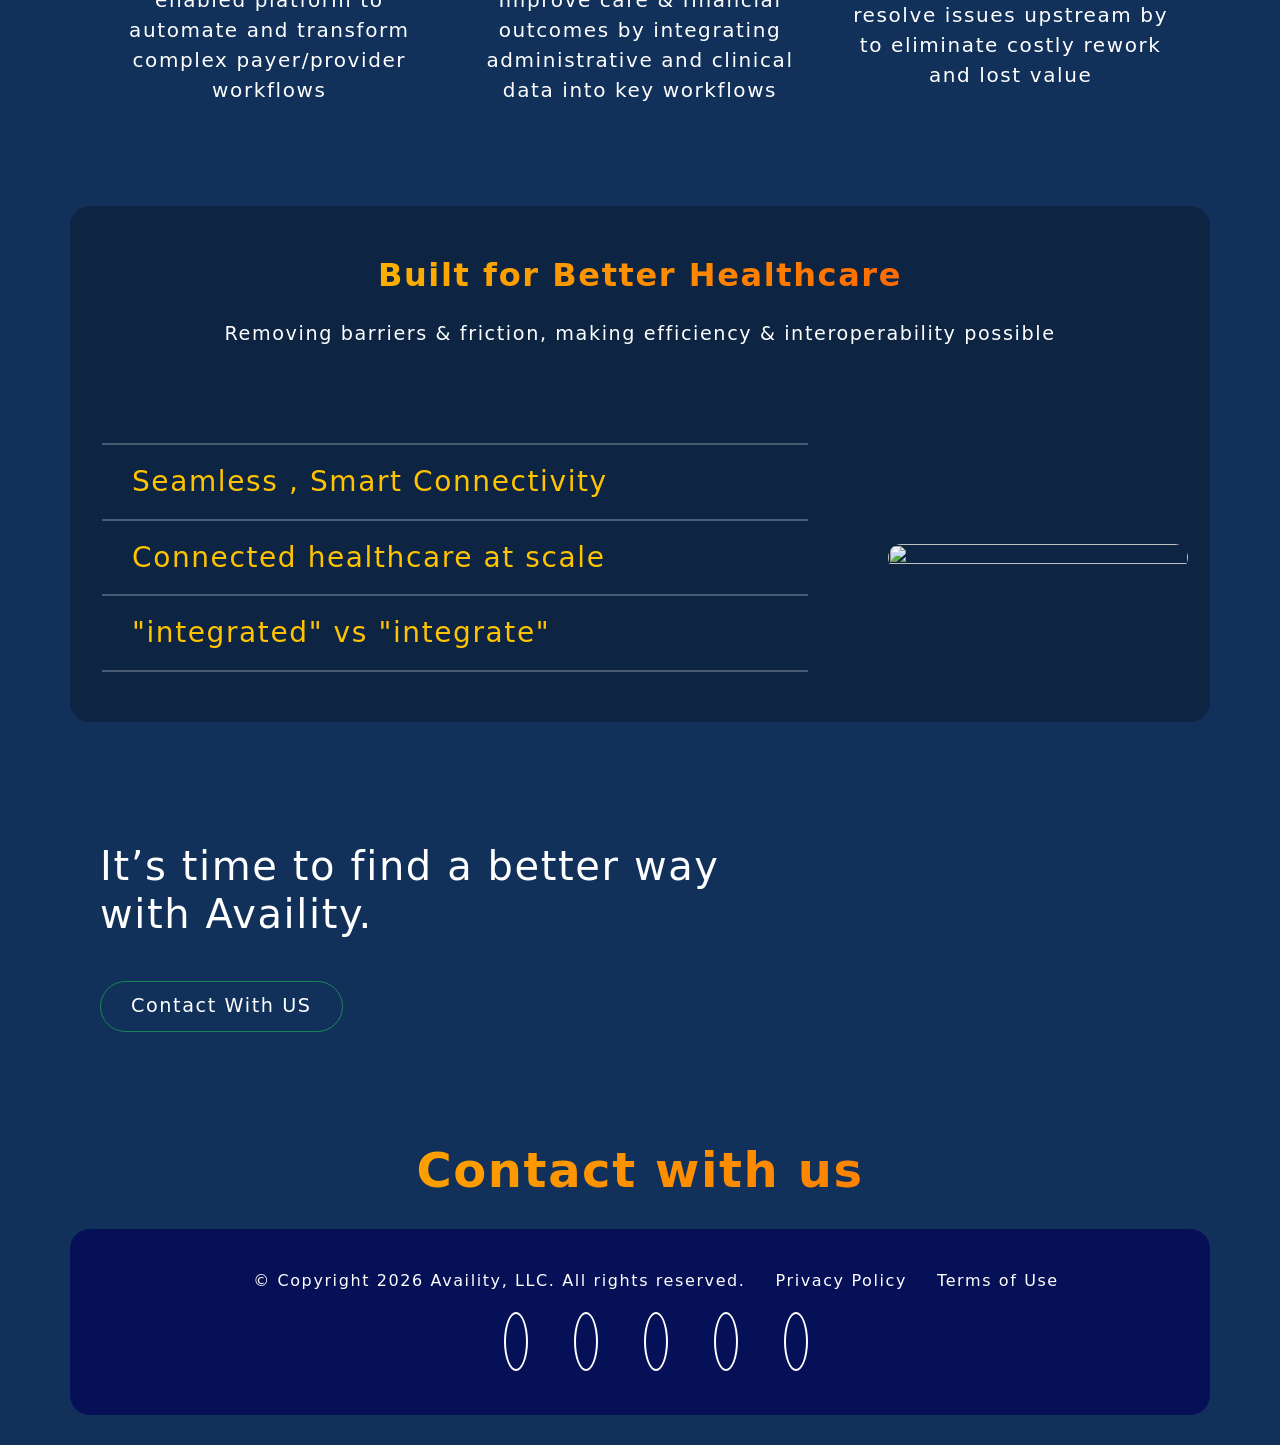
==== commit 4775c267: "update file" ====
--- a/index.html
+++ b/index.html
@@ -17,7 +17,7 @@
             <div class="col-12"></div>
             <nav class="navbar navbar-expand-lg bg-body-tertiary">
                 <div class="container-fluid">
-                    <a class="navbar-brand" href="#">WARRIACH</a>
+                    <a class="navbar-brand">WARRIACH</a>
                     <button class="navbar-toggler" type="button" data-bs-toggle="collapse" data-bs-target="#navbarSupportedContent" aria-controls="navbarSupportedContent" aria-expanded="false" aria-label="Toggle navigation">
                      <span class="navbar-toggler-icon"></span>
                      </button>
--- a/style.css
+++ b/style.css
@@ -18,7 +18,7 @@
 }
 
 .navbar-brand {
-    font-size: 40px;
+    font-size: 2rem;
     font-style: italic;
     font-weight: 700;
     color: white;
